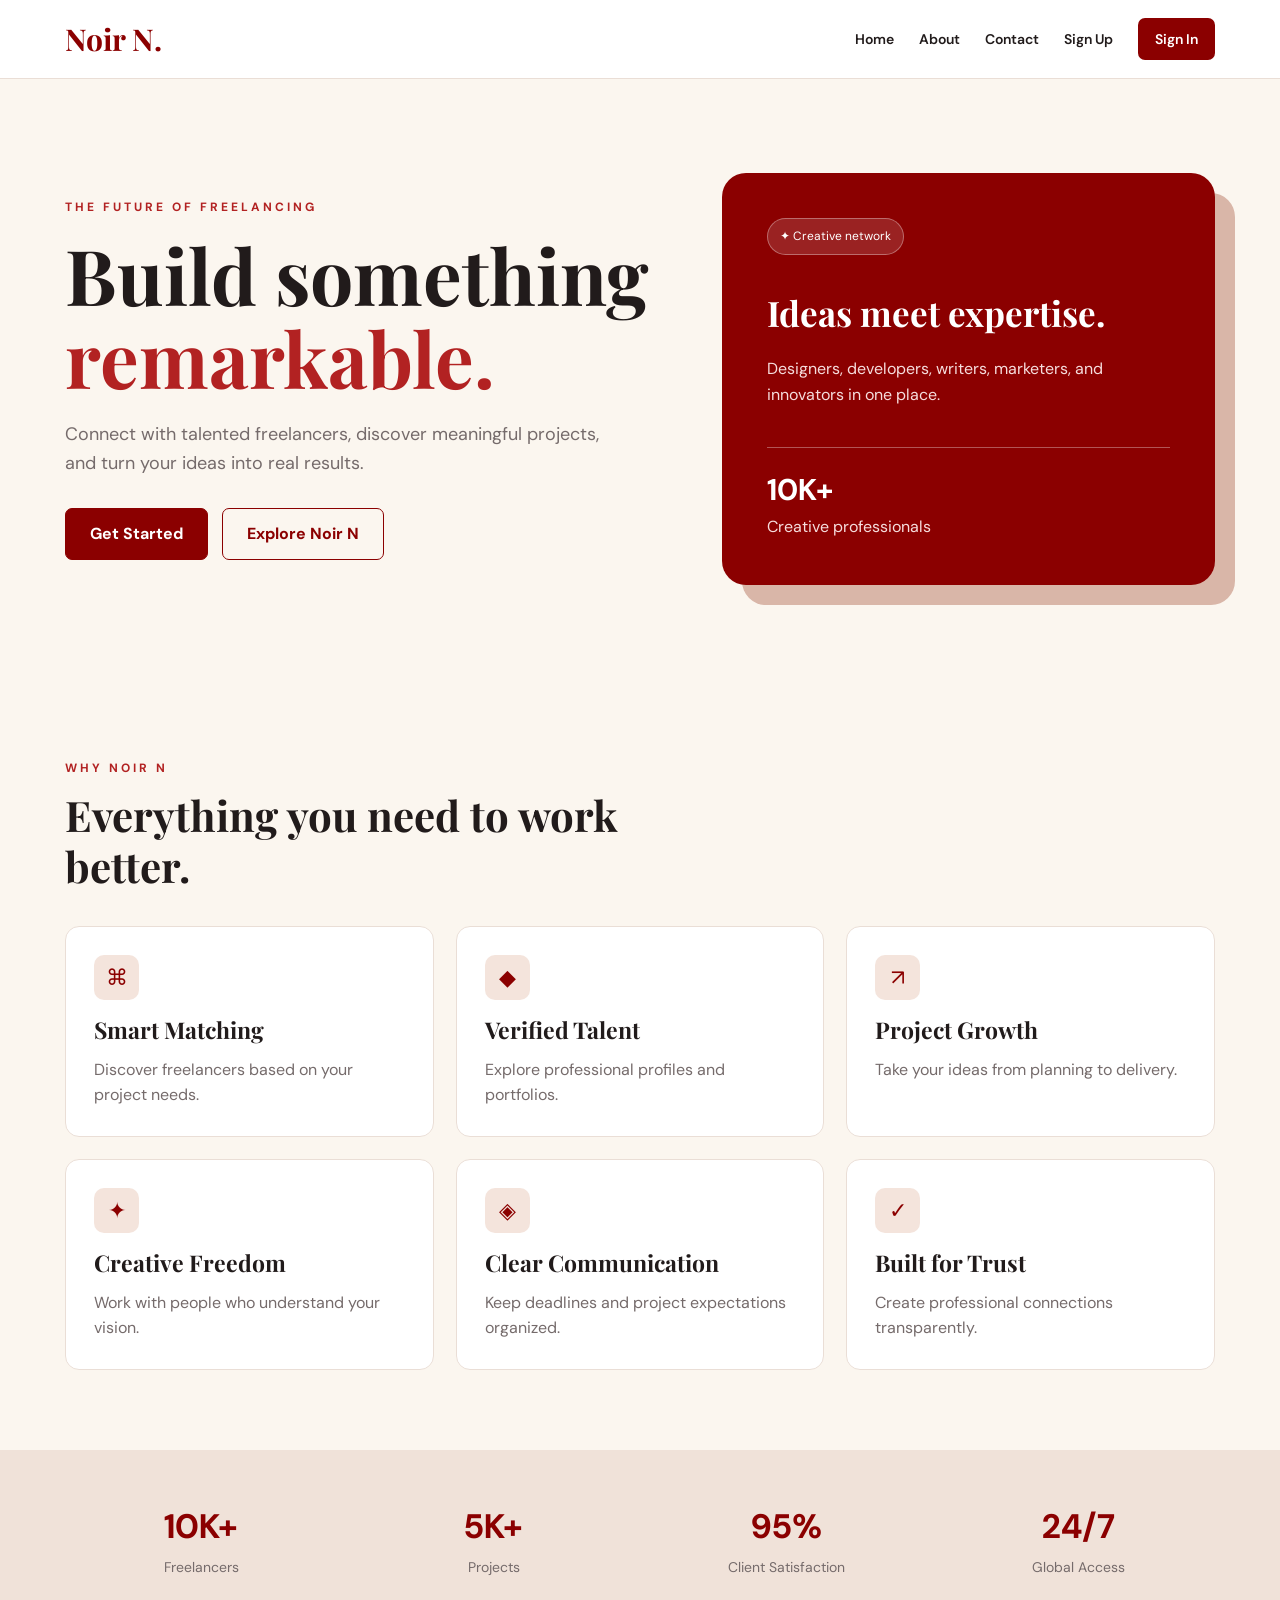
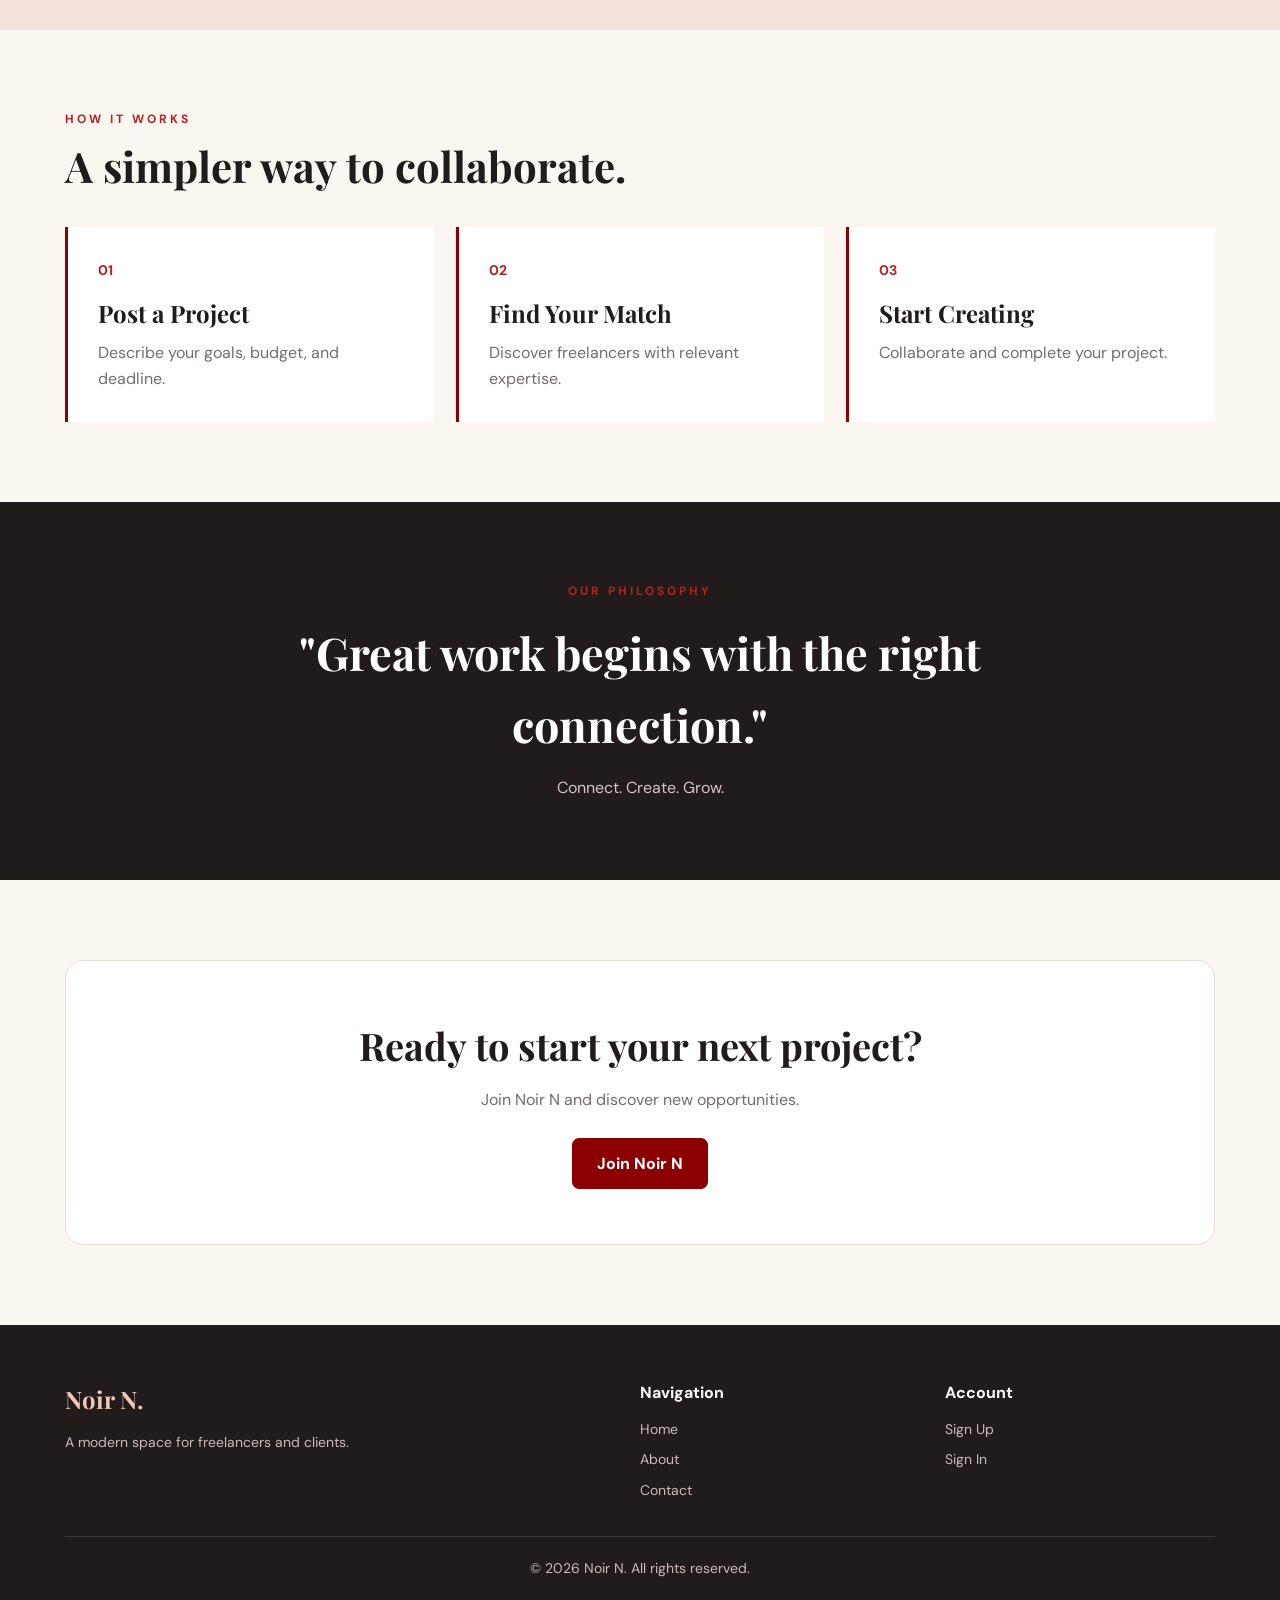
==== index.html @ 5ce1acbb "Add files via upload" ====
<!DOCTYPE html>
<html lang="en">
<head>
    <meta charset="UTF-8">
    <meta name="viewport" content="width=device-width, initial-scale=1.0">
    <title>Noir N | Freelance Platform</title>
    <link rel="stylesheet" href="css/style.css">
    <link rel="stylesheet" href="css/home.css">
</head>
<body>

<header class="navbar">
    <div class="container nav-container">
        <a href="index.html" class="logo">Noir N.</a>

        <nav class="nav-links">
            <a href="index.html">Home</a>
            <a href="about.html">About</a>
            <a href="contact.html">Contact</a>
            <a href="signup.html">Sign Up</a>
            <a href="signin.html" class="nav-button">Sign In</a>
        </nav>
    </div>
</header>

<main>

<section class="hero container">
    <div class="hero-content">
        <p class="eyebrow">THE FUTURE OF FREELANCING</p>

        <h1>Build something <span>remarkable.</span></h1>

        <p>
            Connect with talented freelancers, discover meaningful
            projects, and turn your ideas into real results.
        </p>

        <div class="hero-actions">
            <a href="signup.html" class="btn btn-primary">Get Started</a>
            <a href="about.html" class="btn btn-outline">Explore Noir N</a>
        </div>
    </div>

    <div class="hero-card">
        <span class="floating-badge">✦ Creative network</span>
        <h2>Ideas meet expertise.</h2>
        <p>
            Designers, developers, writers, marketers,
            and innovators in one place.
        </p>

        <div class="mini-stat">
            <strong>10K+</strong>
            <span>Creative professionals</span>
        </div>
    </div>
</section>

<section class="section">
    <div class="container">
        <div class="section-heading">
            <p class="eyebrow">WHY NOIR N</p>
            <h2>Everything you need to work better.</h2>
        </div>

        <div class="grid grid-3">

            <article class="feature-card">
                <span class="icon">⌘</span>
                <h3>Smart Matching</h3>
                <p>Discover freelancers based on your project needs.</p>
            </article>

            <article class="feature-card">
                <span class="icon">◆</span>
                <h3>Verified Talent</h3>
                <p>Explore professional profiles and portfolios.</p>
            </article>

            <article class="feature-card">
                <span class="icon">↗</span>
                <h3>Project Growth</h3>
                <p>Take your ideas from planning to delivery.</p>
            </article>

            <article class="feature-card">
                <span class="icon">✦</span>
                <h3>Creative Freedom</h3>
                <p>Work with people who understand your vision.</p>
            </article>

            <article class="feature-card">
                <span class="icon">◈</span>
                <h3>Clear Communication</h3>
                <p>Keep deadlines and project expectations organized.</p>
            </article>

            <article class="feature-card">
                <span class="icon">✓</span>
                <h3>Built for Trust</h3>
                <p>Create professional connections transparently.</p>
            </article>

        </div>
    </div>
</section>

<section class="stats-section">
    <div class="container stats-grid">
        <div><strong>10K+</strong><span>Freelancers</span></div>
        <div><strong>5K+</strong><span>Projects</span></div>
        <div><strong>95%</strong><span>Client Satisfaction</span></div>
        <div><strong>24/7</strong><span>Global Access</span></div>
    </div>
</section>

<section class="section">
    <div class="container">
        <div class="section-heading">
            <p class="eyebrow">HOW IT WORKS</p>
            <h2>A simpler way to collaborate.</h2>
        </div>

        <div class="steps">

            <div class="step-card">
                <span>01</span>
                <h3>Post a Project</h3>
                <p>Describe your goals, budget, and deadline.</p>
            </div>

            <div class="step-card">
                <span>02</span>
                <h3>Find Your Match</h3>
                <p>Discover freelancers with relevant expertise.</p>
            </div>

            <div class="step-card">
                <span>03</span>
                <h3>Start Creating</h3>
                <p>Collaborate and complete your project.</p>
            </div>

        </div>
    </div>
</section>

<section class="section dark-section">
    <div class="container testimonial">
        <p class="eyebrow">OUR PHILOSOPHY</p>
        <h2>"Great work begins with the right connection."</h2>
        <p>Connect. Create. Grow.</p>
    </div>
</section>

<section class="section">
    <div class="container cta-section">
        <h2>Ready to start your next project?</h2>
        <p>Join Noir N and discover new opportunities.</p>
        <a href="signup.html" class="btn btn-primary">Join Noir N</a>
    </div>
</section>

</main>

<footer class="footer">
    <div class="container">
        <div class="footer-grid">

            <div>
                <h3>Noir N.</h3>
                <p>A modern space for freelancers and clients.</p>
            </div>

            <div>
                <h4>Navigation</h4>
                <div class="footer-links">
                    <a href="index.html">Home</a>
                    <a href="about.html">About</a>
                    <a href="contact.html">Contact</a>
                </div>
            </div>

            <div>
                <h4>Account</h4>
                <div class="footer-links">
                    <a href="signup.html">Sign Up</a>
                    <a href="signin.html">Sign In</a>
                </div>
            </div>

        </div>

        <div class="footer-bottom">
            <p>&copy; 2026 Noir N. All rights reserved.</p>
        </div>
    </div>
</footer>

</body>
</html>
---- css/style.css ----
@import url('https://fonts.googleapis.com/css2?family=DM+Sans:wght@400;500;600;700&family=Playfair+Display:wght@600;700&display=swap');

:root {
    --red: #8b0000;
    --red-light: #b22222;
    --cream: #fbf6ef;
    --dark: #211b1b;
    --muted: #756b6b;
    --white: #ffffff;
    --border: #eaded6;
}

* {
    margin: 0;
    padding: 0;
    box-sizing: border-box;
}

html {
    scroll-behavior: smooth;
}

body {
    font-family: 'DM Sans', sans-serif;
    background: var(--cream);
    color: var(--dark);
    line-height: 1.6;
}

a {
    text-decoration: none;
    color: inherit;
    transition: 0.3s ease;
}

img {
    max-width: 100%;
}

.container {
    width: min(1150px, 92%);
    margin: auto;
}

/* NAVBAR */

.navbar {
    background: var(--white);
    border-bottom: 1px solid var(--border);
    position: sticky;
    top: 0;
    z-index: 100;
}

.nav-container {
    min-height: 78px;
    display: flex;
    align-items: center;
    justify-content: space-between;
    gap: 20px;
}

.logo {
    font-family: 'Playfair Display', serif;
    font-size: 30px;
    font-weight: 700;
    color: var(--red);
}

.nav-links {
    display: flex;
    align-items: center;
    gap: 25px;
    font-size: 14px;
    font-weight: 600;
}

.nav-links a:hover {
    color: var(--red-light);
    transform: translateY(-2px);
}

.nav-button {
    background: var(--red);
    color: white;
    padding: 10px 17px;
    border-radius: 7px;
}

.nav-button:hover {
    background: var(--red-light);
    color: white;
}

/* BUTTONS */

.btn {
    display: inline-block;
    padding: 12px 24px;
    border-radius: 7px;
    border: 1px solid var(--red);
    font-weight: 700;
    cursor: pointer;
    transition: 0.3s ease;
}

.btn-primary {
    background: var(--red);
    color: white;
}

.btn-primary:hover {
    background: var(--red-light);
    color: white;
    transform: translateY(-3px);
    box-shadow: 0 10px 20px #8b000033;
}

.btn-outline {
    color: var(--red);
    background: transparent;
}

.btn-outline:hover {
    background: var(--red);
    color: white;
    transform: translateY(-3px);
}

/* GENERAL */

.eyebrow {
    color: var(--red-light);
    font-size: 12px;
    font-weight: 700;
    letter-spacing: 3px;
}

h1,
h2,
h3 {
    font-family: 'Playfair Display', serif;
}

.section {
    padding: 80px 0;
}

.section-heading {
    max-width: 650px;
    margin-bottom: 35px;
}

.section-heading h2 {
    font-size: 42px;
    line-height: 1.2;
    margin-top: 12px;
}

.grid {
    display: grid;
    gap: 22px;
}

.grid-2 {
    grid-template-columns: repeat(2, 1fr);
}

.grid-3 {
    grid-template-columns: repeat(3, 1fr);
}

.feature-card,
.info-card {
    background: white;
    padding: 28px;
    border: 1px solid var(--border);
    border-radius: 14px;
    transition: 0.3s ease;
}

.feature-card:hover,
.info-card:hover {
    transform: translateY(-7px);
    box-shadow: 0 15px 30px #4b191412;
    border-color: #d4aaa0;
}

.feature-card h3 {
    margin: 12px 0 8px;
    font-size: 23px;
}

.feature-card p,
.info-card p {
    color: var(--muted);
}

.icon {
    display: inline-flex;
    align-items: center;
    justify-content: center;
    width: 45px;
    height: 45px;
    border-radius: 10px;
    background: #f4e4dc;
    color: var(--red);
    font-size: 22px;
}

/* PAGE BANNER */

.page-banner {
    padding: 100px 0;
    background: var(--red);
    color: white;
    text-align: center;
}

.page-banner h1 {
    font-size: clamp(40px, 6vw, 65px);
    line-height: 1.15;
    margin: 15px auto;
}

.page-banner p:last-child {
    max-width: 600px;
    margin: auto;
    color: #f5dddd;
}

.page-banner .eyebrow {
    color: #f2c5b5;
}

/* FOOTER */

.footer {
    background: #211b1b;
    color: white;
    padding: 55px 0 20px;
}

.footer-grid {
    display: grid;
    grid-template-columns: 2fr 1fr 1fr;
    gap: 35px;
}

.footer h3 {
    font-size: 24px;
    color: #f0c6b5;
    margin-bottom: 12px;
}

.footer h4 {
    margin-bottom: 12px;
}

.footer p,
.footer a {
    color: #cbbbbb;
    font-size: 14px;
}

.footer a:hover {
    color: white;
}

.footer-links {
    display: flex;
    flex-direction: column;
    gap: 8px;
}

.footer-bottom {
    border-top: 1px solid #ffffff22;
    margin-top: 35px;
    padding-top: 20px;
    text-align: center;
}

/* ANIMATIONS */

@keyframes fadeUp {
    from {
        opacity: 0;
        transform: translateY(25px);
    }

    to {
        opacity: 1;
        transform: translateY(0);
    }
}

@keyframes float {
    0%,
    100% {
        transform: translateY(0);
    }

    50% {
        transform: translateY(-10px);
    }
}

@keyframes slideIn {
    from {
        opacity: 0;
        transform: translateX(-30px);
    }

    to {
        opacity: 1;
        transform: translateX(0);
    }
}

.hero-content,
.feature-card,
.info-card,
.form-card {
    animation: fadeUp 0.8s ease both;
}

/* RESPONSIVE */

@media (max-width: 768px) {
    .nav-container {
        flex-direction: column;
        padding: 18px 0;
    }

    .nav-links {
        flex-wrap: wrap;
        justify-content: center;
        gap: 15px;
    }

    .grid-2,
    .grid-3,
    .footer-grid {
        grid-template-columns: 1fr;
    }

    .section {
        padding: 55px 0;
    }

    .section-heading h2 {
        font-size: 34px;
    }

    .page-banner {
        padding: 65px 0;
    }
}
---- css/home.css ----
.hero {
    min-height: 600px;
    display: grid;
    grid-template-columns: 1.1fr 0.9fr;
    gap: 55px;
    align-items: center;
    padding-top: 75px;
    padding-bottom: 75px;
}

.hero h1 {
    font-size: clamp(45px, 6vw, 78px);
    line-height: 1.08;
    margin: 15px 0 22px;
}

.hero h1 span {
    color: var(--red-light);
}

.hero-content > p:not(.eyebrow) {
    color: var(--muted);
    font-size: 18px;
    max-width: 550px;
}

.hero-actions {
    display: flex;
    gap: 14px;
    flex-wrap: wrap;
    margin-top: 30px;
}

.hero-card {
    background: var(--red);
    color: white;
    border-radius: 24px;
    padding: 45px;
    min-height: 330px;
    box-shadow: 20px 20px 0 #d9b6a8;
    animation: float 5s ease-in-out infinite;
}

.hero-card h2 {
    font-size: 35px;
    margin: 30px 0 15px;
}

.hero-card p {
    color: #f6dddd;
}

.floating-badge {
    display: inline-block;
    background: #ffffff22;
    border: 1px solid #ffffff55;
    padding: 8px 12px;
    border-radius: 30px;
    font-size: 12px;
}

.mini-stat {
    display: flex;
    flex-direction: column;
    margin-top: 40px;
    padding-top: 18px;
    border-top: 1px solid #ffffff55;
}

.mini-stat strong {
    font-size: 30px;
}

.mini-stat span {
    color: #f6dddd;
}

.stats-section {
    padding: 50px 0;
    background: #f0e2d9;
}

.stats-grid {
    display: grid;
    grid-template-columns: repeat(4, 1fr);
    gap: 20px;
    text-align: center;
}

.stats-grid strong {
    display: block;
    font-size: 34px;
    color: var(--red);
}

.stats-grid span {
    color: var(--muted);
    font-size: 14px;
}

.steps {
    display: grid;
    grid-template-columns: repeat(3, 1fr);
    gap: 22px;
}

.step-card {
    padding: 30px;
    border-left: 3px solid var(--red);
    background: white;
    transition: 0.3s ease;
}

.step-card:hover {
    transform: translateY(-5px);
}

.step-card span {
    color: var(--red-light);
    font-weight: 700;
    font-size: 14px;
}

.step-card h3 {
    margin: 12px 0 8px;
    font-size: 24px;
}

.step-card p {
    color: var(--muted);
}

.dark-section {
    background: var(--dark);
    color: white;
}

.testimonial {
    text-align: center;
}

.testimonial h2 {
    font-size: clamp(28px, 4vw, 45px);
    max-width: 700px;
    margin: 15px auto;
}

.testimonial p:last-child {
    color: #d8c4c4;
}

.cta-section {
    text-align: center;
    background: white;
    border: 1px solid var(--border);
    border-radius: 18px;
    padding: 55px 25px;
}

.cta-section h2 {
    font-size: 38px;
    margin-bottom: 10px;
}

.cta-section p {
    color: var(--muted);
    margin-bottom: 25px;
}

@media (max-width: 768px) {
    .hero {
        grid-template-columns: 1fr;
        padding-top: 55px;
    }

    .hero-card {
        box-shadow: 10px 10px 0 #d9b6a8;
    }

    .stats-grid,
    .steps {
        grid-template-columns: 1fr;
    }
}
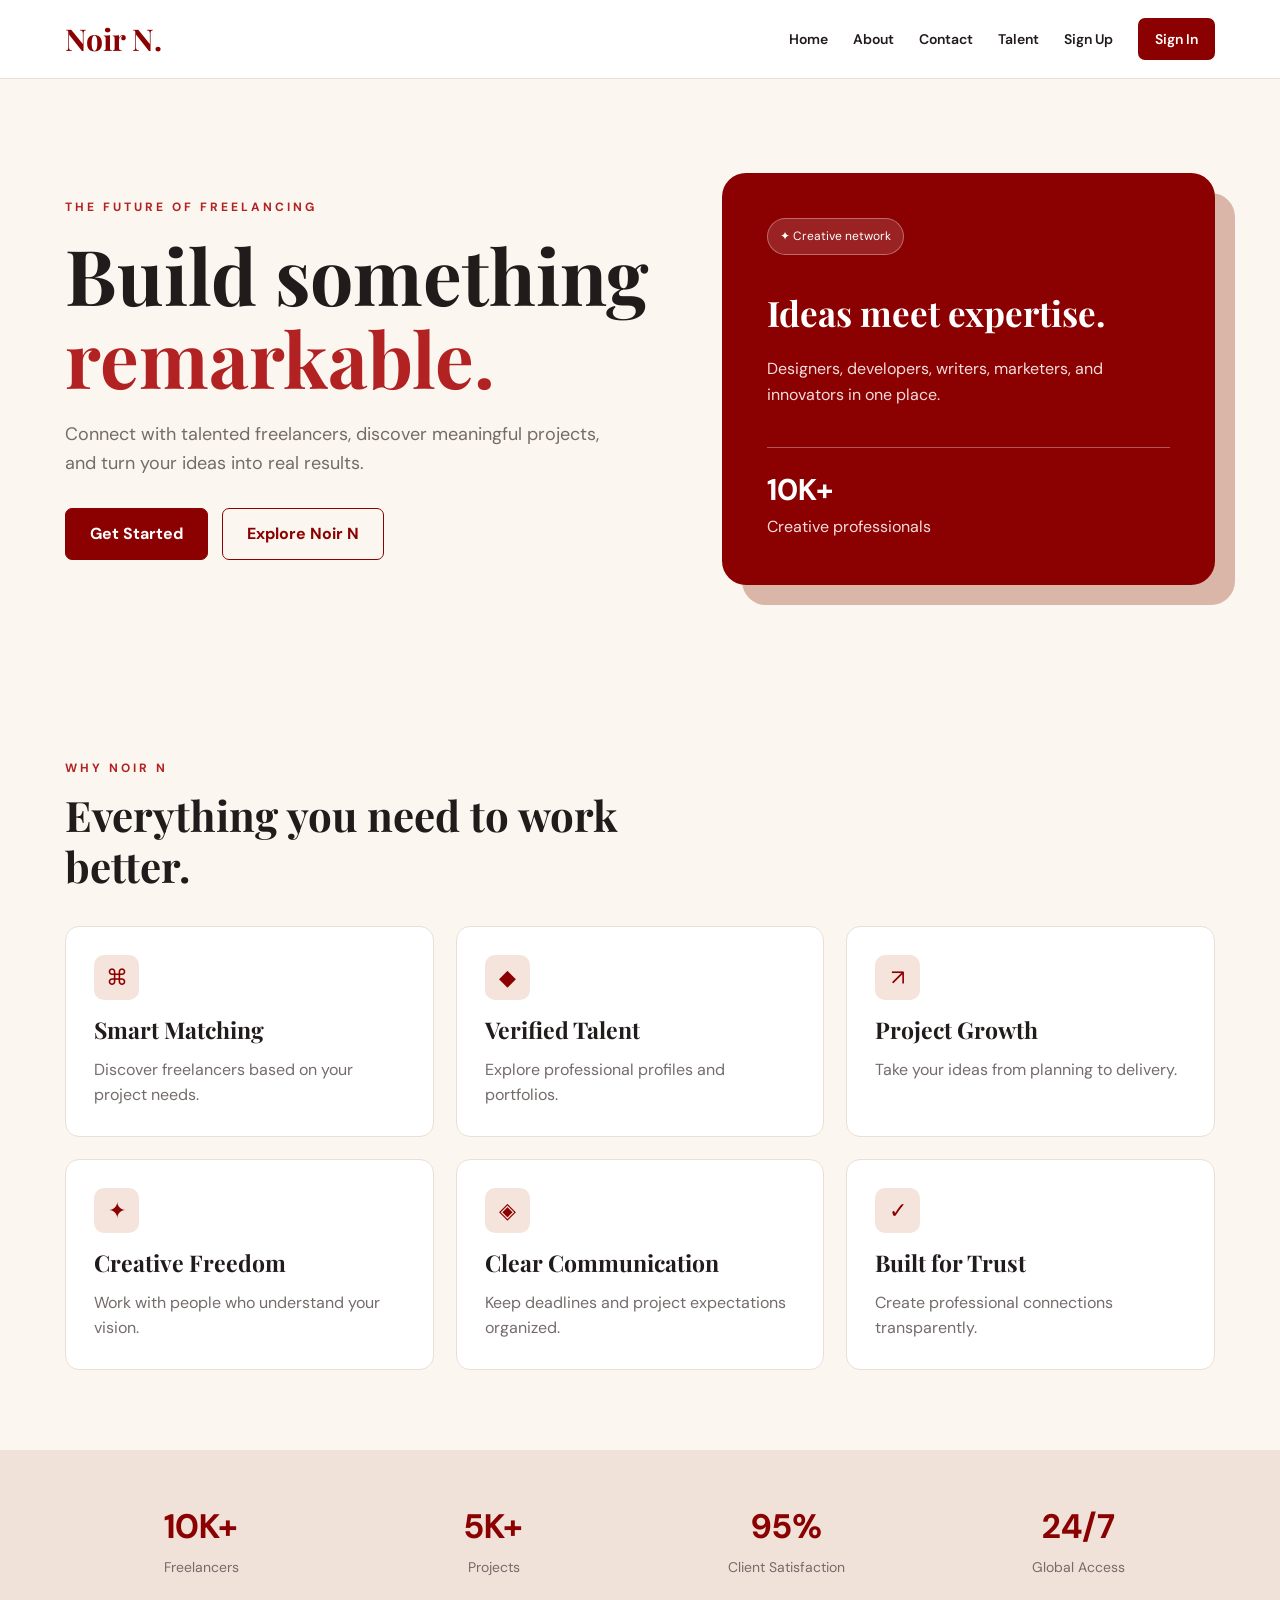
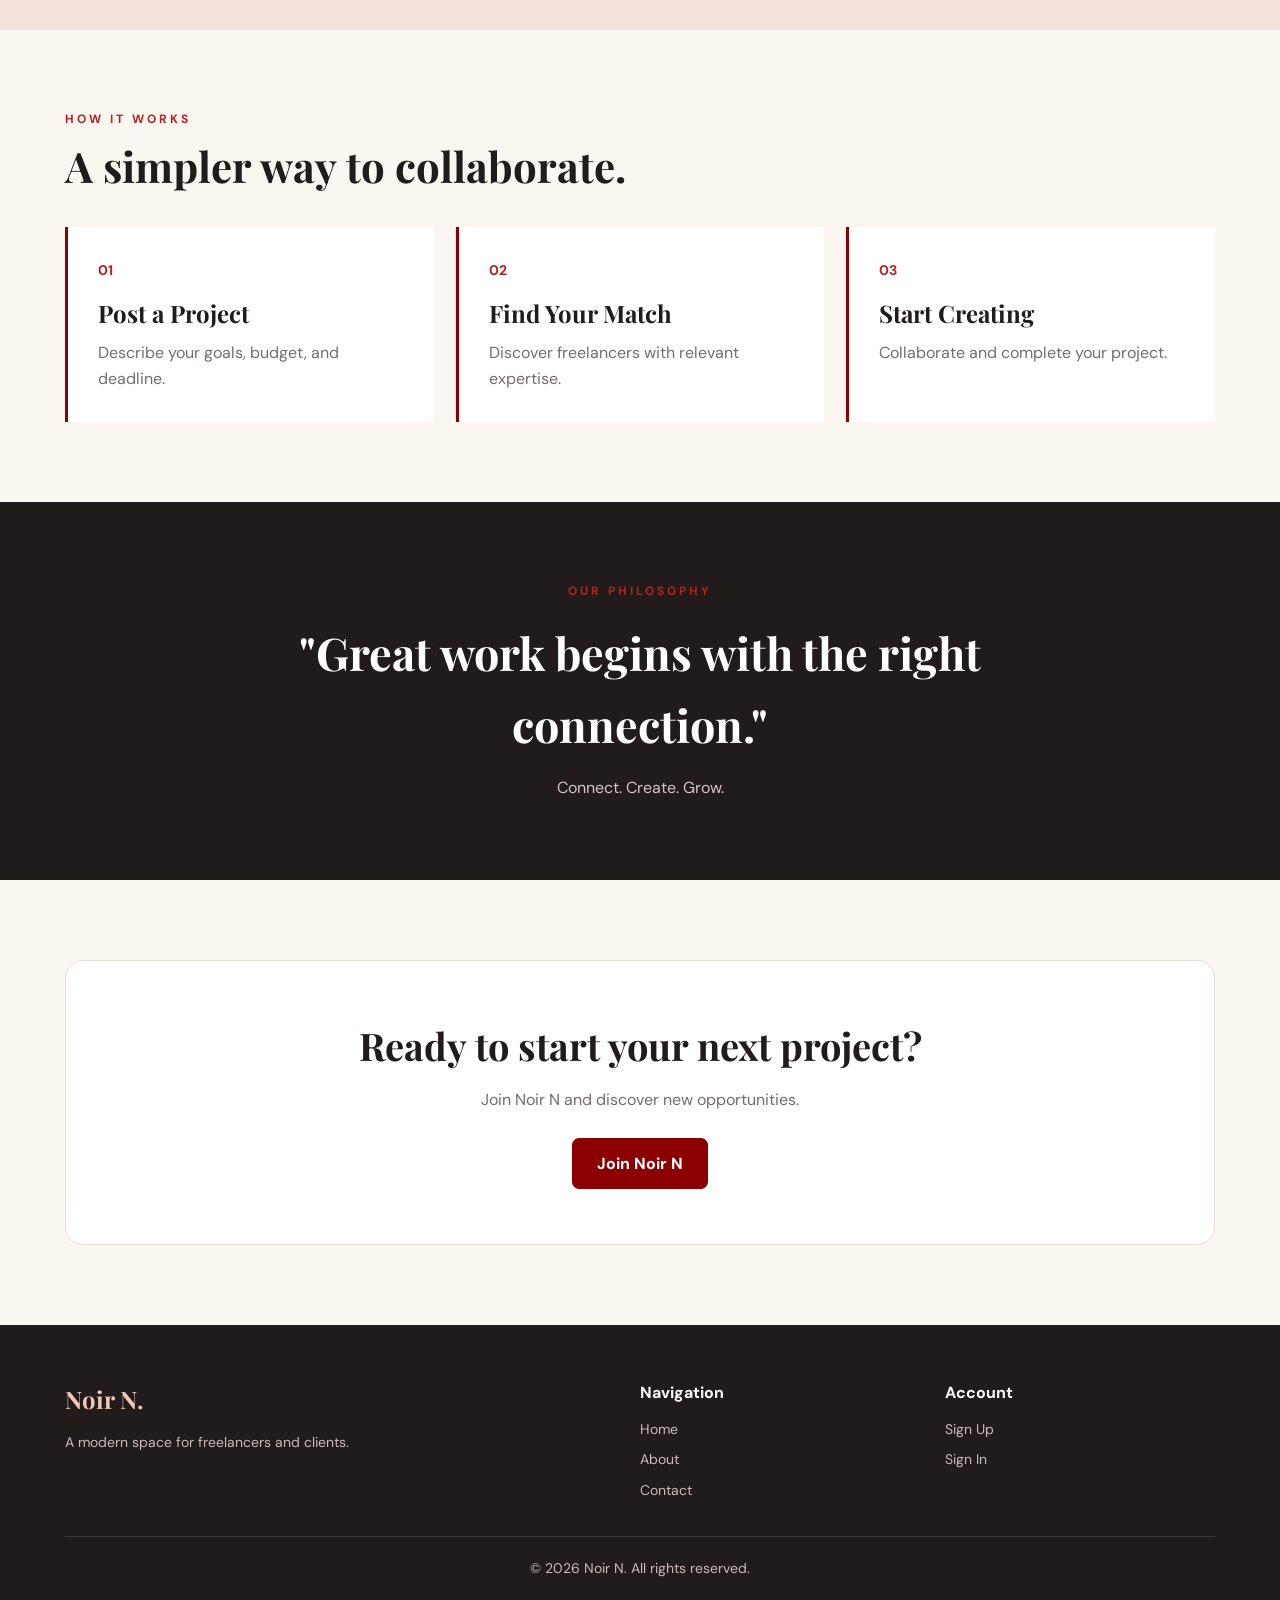
==== commit d1869624: "lab 4" ====
--- a/index.html
+++ b/index.html
@@ -18,6 +18,7 @@
             <a href="index.html">Home</a>
             <a href="about.html">About</a>
             <a href="contact.html">Contact</a>
+            <a href="lab04.html">Talent</a>
             <a href="signup.html">Sign Up</a>
             <a href="signin.html" class="nav-button">Sign In</a>
         </nav>
